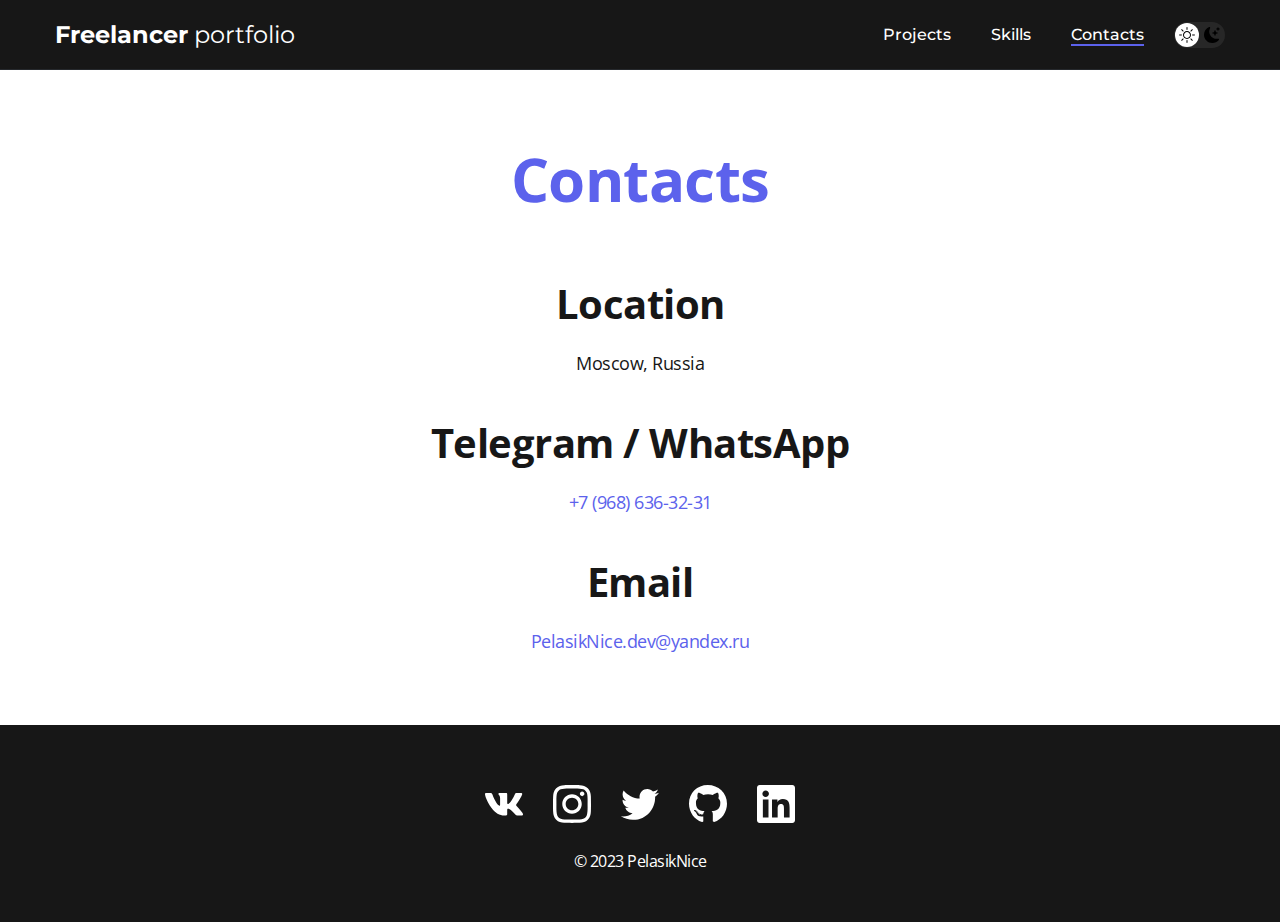
==== contacts.html @ 086787da "First Commit" ====
<!DOCTYPE html>
<html lang="en">

<head>
	<meta charset="UTF-8">
	<meta http-equiv="X-UA-Compatible" content="IE=edge">
	<meta name="viewport" content="width=device-width, initial-scale=1.0">
	<title>Freelancer portfolio</title>
	<link rel="stylesheet" href="./style/main.css">
</head>

<body>
	<nav class="nav">
		<div class="container">
			<div class="nav-row">
				<a href='./index.html' class="logo"><strong>Freelancer</strong> portfolio</a>

				<button class="dark-mode-btn">
					<img src="./img/icons/sun.svg" alt="Light Mode" class='dark-mode-btn__icon'>
					<img src="./img/icons/moon.svg" alt="Dark Mode" class='dark-mode-btn__icon'>
				</button>

				<ul class="nav-list">
					<li class="nav-list__item"><a href="./index.html" class="nav-list__link">Projects</a></li>
					<li class="nav-list__item"><a href="./skills.html" class="nav-list__link">Skills</a></li>
					<li class="nav-list__item"><a href="./contacts.html"
							class="nav-list__link nav-list__link--active">Contacts</a></li>
				</ul>
			</div>
		</div>
	</nav>

	<main class="section">
		<div class="container">
			<h1 class="title-1">Contacts</h1>

			<ul class="content-list">
				<li class="content-list__item">
					<h2 class="title-2">Location</h2>
					<p>Moscow, Russia</p>
				</li>
				<li class="content-list__item">
					<h2 class="title-2">Telegram / WhatsApp</h2>
					<p><a href="tel:+79686363231">+7 (968) 636-32-31</a></p>
				</li>
				<li class="content-list__item">
					<h2 class="title-2">Email</h2>
					<p><a href="mailto:PelasikNice.dev@yandex.ru">PelasikNice.dev@yandex.ru</a></p>
				</li>
			</ul>








		</div>
	</main>

	<footer class="footer">
		<div class="container">
			<div class="footer__wrapper">
				<ul class="social">
					<li class="social__item">
						<a href="#!"><img src="./img/icons/vk.svg" alt="Link"></a>
					</li>
					<li class="social__item">
						<a href="#!"><img src="./img/icons/instagram.svg" alt="Link"></a>
					</li>
					<li class="social__item">
						<a href="#!"><img src="./img/icons/twitter.svg" alt="Link"></a>
					</li>
					<li class="social__item">
						<a href="#!"><img src="./img/icons/gitHub.svg" alt="Link"></a>
					</li>
					<li class="social__item">
						<a href="#!"><img src="./img/icons/linkedIn.svg" alt="Link"></a>
					</li>
				</ul>
				<div class="copyright">
					<p>© 2023 PelasikNice</p>
				</div>
			</div>
		</div>
	</footer>

	<script src='./js/main.js'></script>
</body>

</html>
---- style/main.css ----
@import './reset.css';
@import url('https://fonts.googleapis.com/css2?family=Montserrat:wght@400;500;700&family=Open+Sans:wght@400;500;700&display=swap');

/* 
font-family: 'Montserrat', sans-serif;
font-family: 'Open Sans', sans-serif;
*/

/* * {
	border: 1px solid red;
} */

:root {
	--blackpure: #000;
	--black: #171717;
	--black-border: #26292d;
	--white: #fff;
	--purple: #5c62ec;

	--dark-bg: var(--black);
	--dark-border: var(--black-border);
	--header-text: var(--white);
	--accent: var(--purple);

	/* Light mode */
	--page-bg: var(--white);
	--text-color: var(--black);

	--project-card-bg: var(--white);
	--project-card-text: var(--black);
	--box-shadow: 0px 5px 35px rgba(0, 0, 0, 0.25);
}

.dark {
	--page-bg: #252525;
	--text-color: var(--white);

	--project-card-bg: var(--black);
	--project-card-text: var(--white);
	--box-shadow: 0px 5px 35px rgba(0, 0, 0, 0.8);
}

html,
body {
	display: flex;
	flex-direction: column;
	min-height: 100vh;

	font-family: 'Open Sans', sans-serif;
	letter-spacing: -0.5px;

	/* Light mode */
	background-color: var(--page-bg);
	color: var(--text-color);
}

/* General */

.container {
	margin: 0 auto;
	padding: 0 15px;
	max-width: 1200px;
}

.none {
	display: none !important;
}

.section {
	padding: 70px 0;
	list-style: none;
}

.title-1 {
	margin-bottom: 60px;

	font-size: 60px;
	font-weight: 700;
	line-height: 1.3;
	color: var(--accent);
	text-align: center;
}

.title-2 {
	margin-bottom: 20px;

	font-size: 40px;
	line-height: 1.3;
	font-weight: 700;
}

/* Nav */

.nav {
	padding: 20px 0;
	border-bottom: 1px solid var(--dark-border);
	background-color: var(--dark-bg);
	color: var(--header-text);
	letter-spacing: normal;
}

.nav-row {
	display: flex;
	justify-content: flex-end;
	align-items: center;
	column-gap: 30px;
	row-gap: 20px;
	flex-wrap: wrap;
}

.logo {
	margin-right: auto;
	color: var(--header-text);
	font-size: 24px;
	font-family: 'Montserrat', sans-serif;
}

.logo strong {
	font-weight: 700;
}

.nav-list {
	display: flex;
	flex-wrap: wrap;
	row-gap: 10px;
	align-items: center;
	column-gap: 40px;
	font-size: 16px;
	font-weight: 500;
	font-family: 'Montserrat', sans-serif;
}

.nav-list__link {
	color: var(--header-text);
	transition: opacity 0.2s ease-in;
}

.nav-list__link:hover {
	opacity: 0.8;
}

.nav-list__link--active {
	position: relative;
}

.nav-list__link--active::before {
	content: '';

	position: absolute;
	left: 0;
	top: 100%;

	display: block;
	height: 2px;
	width: 100%;
	background-color: var(--accent);
}

/* Dark Mode Button */

.dark-mode-btn {
	order: 9;

	position: relative;
	display: flex;
	justify-content: space-between;

	width: 51px;
	height: 26px;
	padding: 5px;

	border-radius: 50px;
	background-color: #272727;
}

.dark-mode-btn::before {
	content: '';

	position: absolute;
	top: 1px;
	left: 1px;

	display: block;
	width: 24px;
	height: 24px;

	border-radius: 50%;
	background-color: var(--white);

	transition: left 0.2s ease-in;
}

.dark-mode-btn--active::before {
	left: 26px;
}

.dark-mode-btn__icon {
	position: relative;
	z-index: 9;
}

/* Header */

.header {
	padding: 40px 0;
	min-height: 695px;

	display: flex;
	justify-content: center;
	align-items: center;

	background-color: var(--dark-bg);
	background-image: url('./../img/header-bg.png');
	background-repeat: no-repeat;
	background-size: auto;
	background-position: center center;

	color: var(--header-text);
	text-align: center;
}

.header__wrapper {
	padding: 0 15px;
	max-width: 660px;
}

.header__title {
	margin-bottom: 20px;
	font-size: 40px;
	font-weight: 700;
	line-height: 1.4;
}

.header__title strong {
	font-size: 55px;
	font-weight: 700;
}

.header__title em {
	font-style: normal;
	color: var(--accent);
}

.header__text {
	margin-bottom: 40px;
	font-size: 18px;
	line-height: 1.333;
}

.header__text p + p {
	margin-top: 0.5em;
}

/* Btn */

.btn {
	display: inline-block;
	height: 48px;
	padding: 12px 28px;

	border-radius: 5px;
	background-color: var(--accent);
	color: var(--white);
	letter-spacing: 0.15px;
	font-size: 16px;
	font-weight: 500;

	transition: opacity 0.2s ease-in;
}

.btn:hover {
	opacity: 0.8;
}

.btn:active {
	position: relative;
	top: 1px;
}

/* Btn outline */

.btn-outline {
	display: flex;
	column-gap: 10px;
	align-items: center;

	height: 48px;
	padding: 12px 20px;

	border-radius: 5px;
	border: 1px solid #000;
	background-color: var(--white);
	color: var(--blackpure);

	transition: opacity 0.2s ease-in;
}

.btn-outline:hover {
	opacity: 0.8;
}

.btn-outline:active {
	position: relative;
	top: 1px;
}

/* Projects */

.projects {
	display: flex;
	justify-content: center;
	flex-wrap: wrap;
	column-gap: 30px;
	row-gap: 30px;
}

.project {
	max-width: 370px;
	background-color: var(--project-card-bg);
	box-shadow: var(--box-shadow);
	border-radius: 10px;
}

.project__img {
	border-radius: 10px;
}

.project__title {
	padding: 15px 20px 25px;
	font-size: 24px;
	font-weight: 700;
	line-height: 1.3;
	color: var(--project-card-text);
}

/* Project details */

.project-details {
	margin: 0 auto;
	max-width: 865px;

	display: flex;
	flex-direction: column;
	align-items: center;

	text-align: center;
}

.project-details__cover {
	max-width: 100%;
	margin-bottom: 40px;

	box-shadow: 0px 5px 35px rgba(0, 0, 0, 0.25);
	border-radius: 10px;
}

.project-details__desc {
	margin-bottom: 30px;

	font-weight: 700;
	font-size: 24px;
	line-height: 1.3;
}

/* Content List */

.content-list {
	margin: 0 auto;
	max-width: 570px;
	display: flex;
	flex-direction: column;
	align-items: center;
	row-gap: 40px;
	text-align: center;
}

.content-list a {
	color: var(--accent);
}

.content-list__item {
	font-size: 18px;
	line-height: 1.5;
}

.content-list__item p + p {
	margin-top: 0.5em;
}

/* Footer */

.footer {
	margin-top: auto;
	padding: 60px 0 50px;
	background-color: var(--dark-bg);
	color: var(--header-text);
}

.footer__wrapper {
	display: flex;
	flex-direction: column;
	align-items: center;
	row-gap: 27px;
}

.social {
	display: flex;
	column-gap: 30px;
	align-items: center;
}

.copyright {
	font-size: 16px;
}

.copyright p + p {
	margin-top: 0.5em;
}

@media (max-width: 620px) {
	/* Header */

	.header {
		min-height: unset;
	}

	.header__title {
		font-size: 30px;
	}

	.header__title strong {
		font-size: 45px;
	}

	/* Nav */

	.nav-row {
		justify-content: space-between;
	}

	.dark-mode-btn {
		order: 0;
	}

	/* General */

	.section {
		padding: 40px 0;
	}

	.title-1 {
		margin-bottom: 30px;
		font-size: 40px;
	}

	.title-2 {
		margin-bottom: 10px;
		font-size: 30px;
	}

	/* Projects */

	.project__title {
		font-size: 22px;
	}

	/* Project Page */

	.project-details__desc {
		margin-bottom: 20px;
		font-size: 22px;
	}

	/* Content List */

	.content-list {
		row-gap: 20px;
	}

	.content-list__item {
		font-size: 16px;
	}

	/* Footer */

	.footer {
		padding: 40px 0 30px;
	}

	.footer__wrapper {
		row-gap: 20px;
	}

	/* Social */

	.social {
		column-gap: 20px;
	}

	.social__item {
		width: 28px;
	}
}
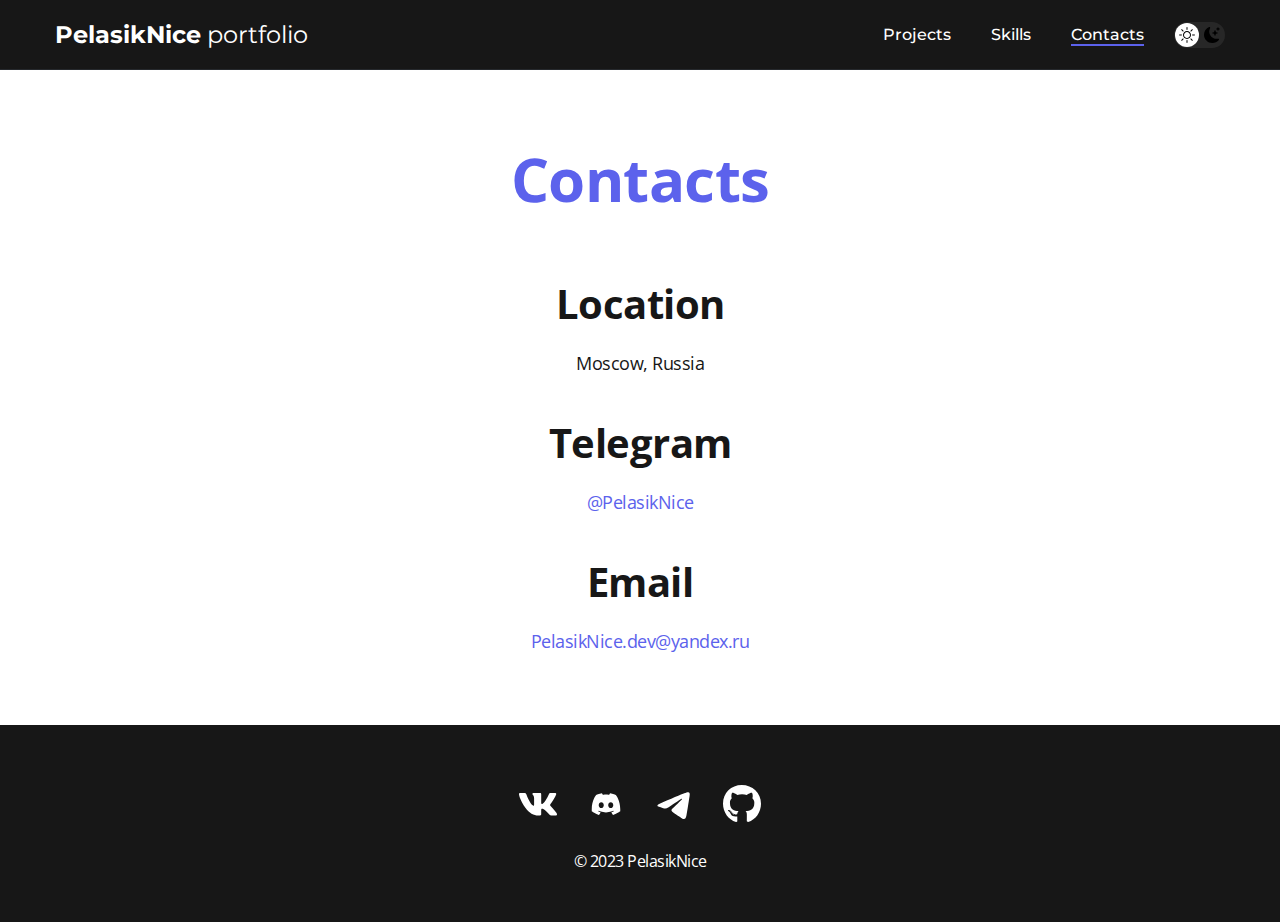
==== commit 5bfcb884: "💡 Version 1.0.1" ====
--- a/contacts.html
+++ b/contacts.html
@@ -5,7 +5,7 @@
 	<meta charset="UTF-8">
 	<meta http-equiv="X-UA-Compatible" content="IE=edge">
 	<meta name="viewport" content="width=device-width, initial-scale=1.0">
-	<title>Freelancer portfolio</title>
+	<title>PelasikNice</title>
 	<link rel="stylesheet" href="./style/main.css">
 </head>
 
@@ -13,7 +13,7 @@
 	<nav class="nav">
 		<div class="container">
 			<div class="nav-row">
-				<a href='./index.html' class="logo"><strong>Freelancer</strong> portfolio</a>
+				<a href='./index.html' class="logo"><strong>PelasikNice</strong> portfolio</a>
 
 				<button class="dark-mode-btn">
 					<img src="./img/icons/sun.svg" alt="Light Mode" class='dark-mode-btn__icon'>
@@ -40,22 +40,14 @@
 					<p>Moscow, Russia</p>
 				</li>
 				<li class="content-list__item">
-					<h2 class="title-2">Telegram / WhatsApp</h2>
-					<p><a href="tel:+79686363231">+7 (968) 636-32-31</a></p>
+					<h2 class="title-2">Telegram</h2>
+					<p><a href="https://t.me/pelasiknice" target='_blank'>@PelasikNice</a></p>
 				</li>
 				<li class="content-list__item">
 					<h2 class="title-2">Email</h2>
 					<p><a href="mailto:PelasikNice.dev@yandex.ru">PelasikNice.dev@yandex.ru</a></p>
 				</li>
 			</ul>
-
-
-
-
-
-
-
-
 		</div>
 	</main>
 
@@ -64,19 +56,20 @@
 			<div class="footer__wrapper">
 				<ul class="social">
 					<li class="social__item">
-						<a href="#!"><img src="./img/icons/vk.svg" alt="Link"></a>
+						<a href="https://vk.com/pelasiknice" target='_blank'><img src="./img/icons/vk.svg"
+								alt="Link"></a>
 					</li>
 					<li class="social__item">
-						<a href="#!"><img src="./img/icons/instagram.svg" alt="Link"></a>
+						<a href="https://discord.gg/VcUBqqgCfN" target='_blank'><img src="./img/icons/discord.svg"
+								alt="Link"></a>
 					</li>
 					<li class="social__item">
-						<a href="#!"><img src="./img/icons/twitter.svg" alt="Link"></a>
+						<a href="https://t.me/pelasiknice" target='_blank'><img src="./img/icons/telegram.svg"
+								alt="Link"></a>
 					</li>
 					<li class="social__item">
-						<a href="#!"><img src="./img/icons/gitHub.svg" alt="Link"></a>
-					</li>
-					<li class="social__item">
-						<a href="#!"><img src="./img/icons/linkedIn.svg" alt="Link"></a>
+						<a href="https://github.com/PelasikNice" target='_blank'><img src="./img/icons/gitHub.svg"
+								alt="Link"></a>
 					</li>
 				</ul>
 				<div class="copyright">
